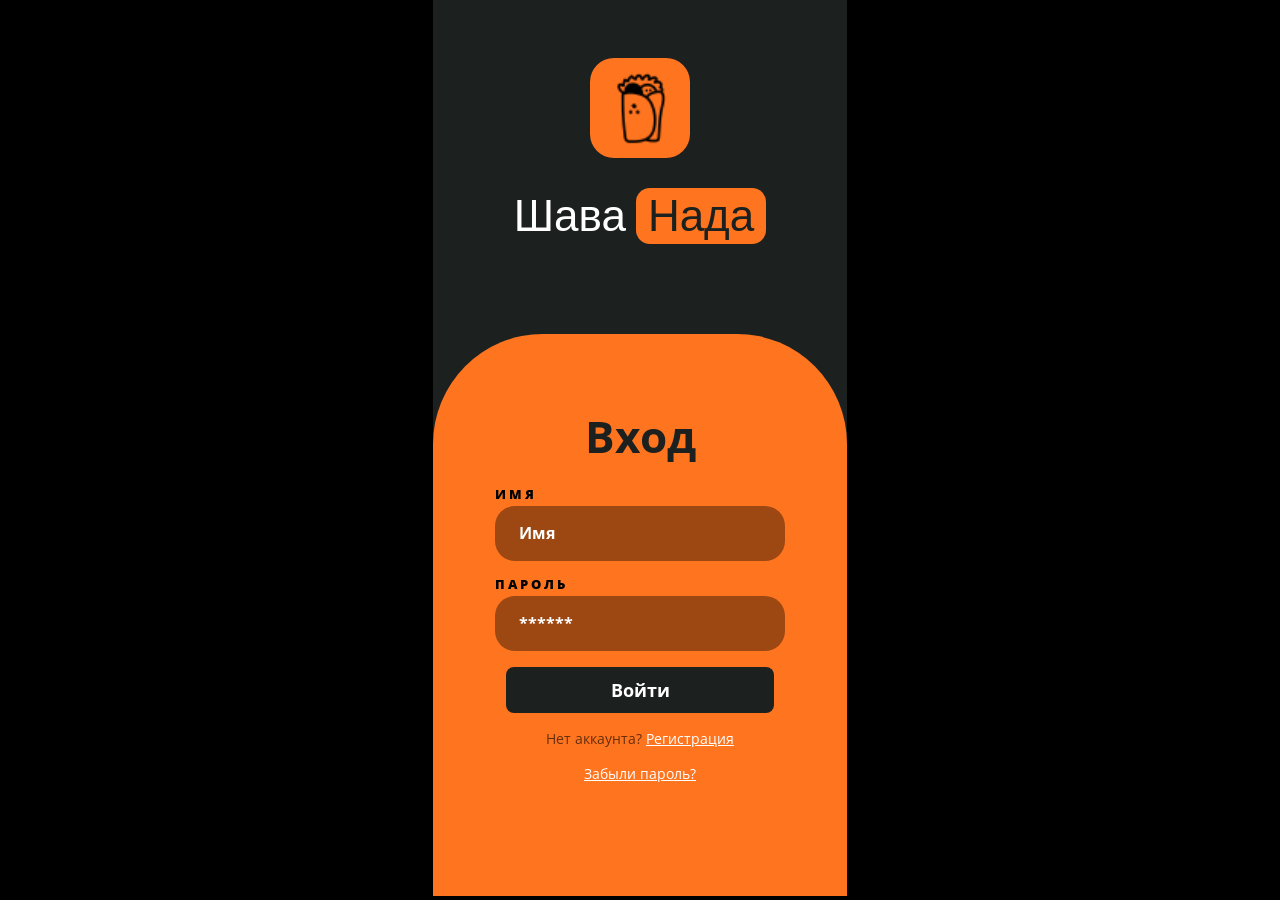
==== index.html @ c6126752 "Rename login.html to index.html" ====
<!DOCTYPE html>
<html lang="ru">
<head>
    <meta charset="UTF-8">
    <meta name="viewport" content="width=device-width, initial-scale=1.0, viewport-fit=cover">

    <title>Вход — ШаваНада</title>

    <link href="https://fonts.googleapis.com/css2?family=Open+Sans:ital,wght@0,400;0,700;0,800;1,400&display=swap" rel="stylesheet">
    <link rel="stylesheet" href="common.css">
    <link rel="stylesheet" href="auth.css">
</head>

<body>
    <div class="app app_dark">

        <div class="auth_logo">
            <img class="logo_icon" src="images/Wrap-1.svg" alt="">
            <span class="logo_text">Шава<i class="logo_mark">Нада</i></span>
        </div>

        <form class="auth_sheet" data-next="map.html">
            <h1>Вход</h1>

            <label>ИМЯ</label>
            <input type="text" placeholder="Имя" required>

            <label>ПАРОЛЬ</label>
            <input type="password" placeholder="******" required>

            <button class="auth_button">Войти</button>

            <p>Нет аккаунта? <a href="register.html">Регистрация</a></p>
            <p><a href="#">Забыли пароль?</a></p>
        </form>

    </div>

    <script src="auth.js"></script>
</body>
</html>
---- common.css ----
@font-face {
    font-family: "Gagalin-Regular";
    src: url("https://db.onlinewebfonts.com/t/240a7cb10b49b02c94ceddc459d385a9.woff2") format("woff2"),
         url("https://db.onlinewebfonts.com/t/240a7cb10b49b02c94ceddc459d385a9.woff") format("woff"),
         url("https://db.onlinewebfonts.com/t/240a7cb10b49b02c94ceddc459d385a9.ttf") format("truetype");
}

:root {
    --orange: #ff751f;
    --dark: #1c2120;
    --gray: #2e2e2e;
    --muted: #c2c7cb;
    --green: #00bf63;
    --lime: #bde54e;
    --blue: #5170ff;
}

* {
    box-sizing: border-box;
    margin: 0;
    padding: 0;
    -webkit-tap-highlight-color: transparent;
}

body {
    background: #000000;
    font-family: 'Open Sans', sans-serif;
    color: #ffffff;
}

button {
    font: inherit;
    color: inherit;
    cursor: pointer;
    border: 0;
    background: none;
}

a {
    color: inherit;
    text-decoration: none;
}

/* ---------- Экран приложения ---------- */
.app {
    position: relative;
    display: flex;
    flex-direction: column;
    width: 100%;
    max-width: 414px;
    height: 100dvh;
    max-height: 896px;
    margin: 0 auto;
    overflow: hidden;
    background: var(--gray);
    animation: fade 0.25s ease-out;
}

.app_dark {
    background: var(--dark);
}

.main {
    position: relative;
    flex: 1;
    overflow-y: auto;
}

@keyframes fade {
    from { opacity: 0; }
    to   { opacity: 1; }
}

@keyframes up {
    from {
        transform: translateY(60%);
        opacity: 0;
    }
}

/* ---------- Логотип ---------- */
.logo_icon {
    width: 66px;
    height: 66px;
    padding: 8px;
    border-radius: 16px;
    background: var(--orange);
}

.logo_text {
    display: inline-flex;
    align-items: center;
    font-family: "Gagalin-Regular", Impact, sans-serif;
    font-size: 22px;
    line-height: 1;
    white-space: nowrap;
}

.logo_mark {
    margin-left: 4px;
    padding: 8px 10px;
    border-radius: 10px;
    background: var(--orange);
    color: var(--dark);
    font-style: normal;
}

/* ---------- Шапка ---------- */
.header {
    display: flex;
    flex: none;
    align-items: center;
    justify-content: space-between;
    height: 90px;
    padding: 0 22px;
    background: var(--dark);
    border-bottom: 4px solid var(--orange);
}

.header .logo_text {
    position: absolute;
    left: 102px;
}

.city {
    display: flex;
    align-items: center;
    gap: 2px;
    font-size: 13px;
    font-weight: 700;
}

.city img {
    width: 22px;
    height: 22px;
}

.header_sub {
    padding: 0 28px;
}

.header_sub .logo_text {
    left: 50%;
    transform: translateX(-50%);
}

.back_button {
    width: 44px;
    height: 30px;
}

.back_button img {
    width: 100%;
    height: 100%;
    object-fit: contain;
}

.header_actions {
    display: flex;
    gap: 10px;
}

.header_round_button {
    display: grid;
    place-items: center;
    width: 28px;
    height: 28px;
    border-radius: 50%;
    background: #ffffff;
}

.header_round_button img {
    width: 18px;
    height: 18px;
}

/* ---------- Нижнее меню ---------- */
.tab_bar {
    display: flex;
    flex: none;
    align-items: center;
    justify-content: space-around;
    height: 94px;
    padding: 0 12px;
    background: var(--dark);
    border-top: 4px solid var(--orange);
}

.tab_link {
    display: grid;
    place-items: center;
    width: 70px;
    height: 70px;
    border-radius: 16px;
    transition: background 0.2s, transform 0.15s;
}

.tab_link img {
    width: 48px;
    height: 48px;
}

.tab_link:active {
    transform: scale(0.92);
}

.tab_link.is-active {
    background: var(--orange);
}

/* ---------- Отклик на нажатие ---------- */
.is-pop {
    animation: pop 0.35s ease;
}

@keyframes pop {
    40% { transform: scale(1.3); }
}

/* ---------- Строка с рейтингом заведения ---------- */
.place_meta {
    display: flex;
    align-items: center;
    gap: 5px;
    font-size: 11px;
    color: var(--muted);
    white-space: nowrap;
}

.rating_icon {
    width: 14px;
    height: 14px;
}

.meta_separator {
    width: 1px;
    height: 14px;
    background: var(--muted);
}

.text_lime {
    color: var(--lime);
}

.text_green {
    color: var(--green);
}

/* ---------- Фото и заголовок заведения (страницы place и review) ---------- */
.place_content {
    padding: 30px 30px 0;
}

.place_photo {
    display: block;
    width: 100%;
    height: 220px;
    border-radius: 14px;
    object-fit: cover;
}

.place_title {
    margin: 22px 0 14px;
    font-size: 20px;
    font-weight: 700;
    line-height: 1.3;
}

@media (prefers-reduced-motion: reduce) {
    * {
        animation: none !important;
        transition: none !important;
    }
}
---- auth.css ----
.auth_logo {
    display: flex;
    flex-direction: column;
    align-items: center;
    padding-top: 58px;
}

.auth_logo .logo_icon {
    width: 100px;
    height: 100px;
    padding: 12px;
    border-radius: 24px;
}

.auth_logo .logo_text {
    margin-top: 30px;
    font-size: 44px;
}

.auth_logo .logo_mark {
    margin-left: 10px;
    padding: 6px 12px;
    border-radius: 14px;
}

.auth_sheet {
    position: absolute;
    top: 334px;
    right: 0;
    bottom: 0;
    left: 0;
    display: flex;
    flex-direction: column;
    align-items: center;
    padding: 76px 62px 0;
    border-radius: 110px 110px 0 0;
    background: var(--orange);
    animation: up 0.6s cubic-bezier(0.2, 0.8, 0.2, 1);
}

.auth_sheet h1 {
    margin-bottom: 22px;
    font-size: 44px;
    line-height: 1.2;
    color: var(--dark);
}

.auth_sheet label {
    align-self: flex-start;
    margin-bottom: 3px;
    font-size: 13px;
    font-weight: 800;
    letter-spacing: 3px;
    color: #000000;
}

.auth_sheet input {
    width: 100%;
    height: 55px;
    margin-bottom: 14px;
    padding: 0 22px;
    border: 2px solid transparent;
    border-radius: 20px;
    outline: 0;
    background: #9d4813;
    color: #ffffff;
    font: 700 16px 'Open Sans';
    transition: border-color 0.2s, background 0.2s;
}

.auth_sheet input:focus {
    border-color: var(--dark);
    background: #a24d17;
}

.auth_sheet input::placeholder {
    color: #ffffff;
}

.auth_button {
    width: 268px;
    height: 46px;
    margin-top: 2px;
    border-radius: 8px;
    background: var(--dark);
    color: #ffffff;
    font-size: 18px;
    font-weight: 700;
    transition: transform 0.15s;
}

.auth_button:active {
    transform: scale(0.96);
}

.auth_sheet p {
    margin-top: 16px;
    font-size: 14px;
    color: #652e0c;
}

.auth_sheet p a {
    color: #ffffff;
    text-decoration: underline;
}
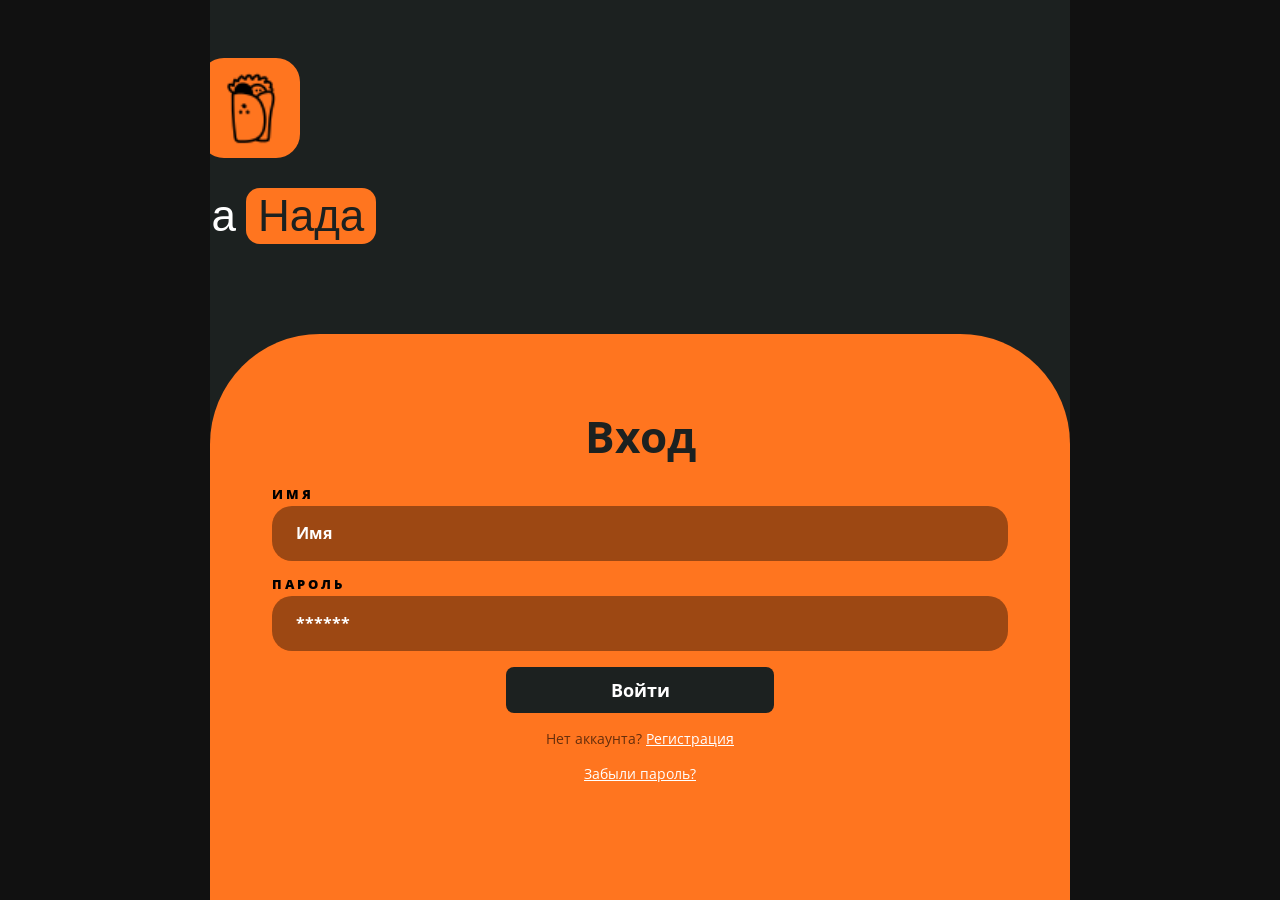
==== commit b3482367: "Update index.html" ====
--- a/index.html
+++ b/index.html
@@ -8,6 +8,7 @@
 
     <link href="https://fonts.googleapis.com/css2?family=Open+Sans:ital,wght@0,400;0,700;0,800;1,400&display=swap" rel="stylesheet">
     <link rel="stylesheet" href="common.css">
+    <link rel="stylesheet" href="responsive.css">
     <link rel="stylesheet" href="auth.css">
 </head>
 
--- a/responsive.css
+++ b/responsive.css
@@ -0,0 +1,290 @@
+.app {
+    max-width: 100%;
+    max-height: none;
+    height: 100dvh;
+}
+
+@media (min-width: 600px) {
+
+    body {
+        display: flex;
+        align-items: center;
+        justify-content: center;
+        min-height: 100dvh;
+        background: #111111;
+    }
+
+    .app {
+        max-width: 480px;
+        max-height: 900px;
+        border-radius: 28px;
+        box-shadow: 0 0 0 6px #1c2120, 0 20px 60px rgba(0,0,0,0.8);
+        overflow: hidden;
+    }
+
+    .search_item h3,
+    .review_author,
+    .review_text,
+    .place_title,
+    .owner_name {
+        font-size: 18px;
+    }
+
+    .tab_bar {
+        height: 80px;
+        padding-bottom: env(safe-area-inset-bottom, 0px);
+    }
+}
+
+@media (min-width: 1024px) {
+
+    body {
+        display: grid;
+        grid-template-columns: 1fr minmax(0, 860px) 1fr;
+        grid-template-rows: 1fr;
+        align-items: stretch;
+        min-height: 100dvh;
+        background: #111111;
+        padding: 0;
+    }
+
+    .app {
+        grid-column: 2;
+        max-width: 860px;
+        max-height: none;
+        height: 100dvh;
+        border-radius: 0;
+        box-shadow: none;
+        display: grid;
+        grid-template-rows: auto 1fr auto;
+        overflow: hidden;
+    }
+
+    .header {
+        height: 72px;
+        padding: 0 36px;
+    }
+
+    .header .logo_text {
+        font-size: 26px;
+    }
+
+    .logo_icon {
+        width: 48px;
+        height: 48px;
+    }
+
+    .tab_bar {
+        grid-row: 1 / 4;
+        grid-column: 1;
+
+        flex-direction: column;
+        justify-content: flex-start;
+        align-items: center;
+        gap: 8px;
+
+        width: 80px;
+        height: 100%;
+        padding: 100px 0 24px;
+
+        border-top: none;
+        border-right: 4px solid var(--orange);
+        border-bottom: none;
+    }
+
+
+    .app {
+        flex-direction: row;
+        flex-wrap: nowrap;
+        align-items: stretch;
+    }
+
+ 
+    .app {
+        display: grid;
+        grid-template-columns: 80px 1fr;
+        grid-template-rows: auto 1fr;
+    }
+
+    .header {
+        grid-column: 2;
+        grid-row: 1;
+    }
+
+    .main {
+        grid-column: 2;
+        grid-row: 2;
+    }
+
+    .tab_bar {
+        grid-column: 1;
+        grid-row: 1 / 3;
+    }
+
+
+    .search_item {
+        display: grid;
+        grid-template-columns: 200px 1fr;
+        grid-template-rows: auto auto;
+        column-gap: 20px;
+        padding: 20px 28px;
+    }
+
+    .search_photo {
+        grid-row: 1 / 3;
+        width: 200px;
+        height: 160px;
+        border-radius: 14px;
+    }
+
+    .search_item h3 {
+        align-self: end;
+        font-size: 20px;
+    }
+
+    .search_item .place_meta {
+        align-self: start;
+        padding-top: 6px;
+    }
+
+    .search_bar {
+        margin: 24px 28px;
+        height: 52px;
+        font-size: 18px;
+    }
+
+
+    .place_content {
+        padding: 32px 40px 0;
+    }
+
+    .place_photo {
+        height: 280px;
+        border-radius: 18px;
+    }
+
+    .place_title {
+        font-size: 24px;
+    }
+
+    .owner_row {
+        padding: 18px 40px;
+    }
+
+    .review_block {
+        padding: 18px 40px;
+    }
+
+    .review_text {
+        font-size: 18px;
+    }
+
+    .profile_head {
+        padding: 24px 20px;
+        gap: 24px;
+    }
+
+    .profile_avatar {
+        width: 140px;
+        height: 140px;
+    }
+
+    .profile_name {
+        font-size: 28px;
+    }
+
+    .profile_field {
+        padding: 0 40px;
+        margin-bottom: 16px;
+    }
+
+    .auth_sheet {
+        top: 300px;
+        padding: 60px 80px 0;
+        border-radius: 80px 80px 0 0;
+    }
+
+    .auth_sheet h1 {
+        font-size: 40px;
+    }
+
+    .review_textarea {
+        width: calc(100% - 60px);
+        margin: 30px 30px 0;
+        height: 160px;
+        font-size: 18px;
+    }
+
+    .send_button {
+        padding: 10px 24px;
+        font-size: 20px;
+    }
+
+    .locate_button {
+        right: 24px;
+        bottom: 80px;
+    }
+
+    .place_card {
+        left: 20px;
+        right: 20px;
+        bottom: 24px;
+    }
+}
+
+@media (max-width: 599px) {
+
+    .app {
+        border-radius: 0;
+        box-shadow: none;
+    }
+
+    .search_photo {
+        width: 42%;
+        height: 120px;
+    }
+
+    .search_item h3 {
+        font-size: 17px;
+    }
+
+   
+    .header {
+        height: 72px;
+        padding: 0 16px;
+    }
+
+    .tab_bar {
+        padding-bottom: env(safe-area-inset-bottom, 0px);
+    }
+
+    .profile_avatar {
+        width: 108px;
+        height: 108px;
+    }
+
+    .profile_name {
+        font-size: 24px;
+    }
+
+
+    .status_item {
+        padding: 0 18px;
+        font-size: 11px;
+    }
+}
+
+a:focus-visible,
+button:focus-visible,
+input:focus-visible,
+textarea:focus-visible {
+    outline: 3px solid var(--orange);
+    outline-offset: 2px;
+}
+
+@media (prefers-reduced-motion: reduce) {
+    * {
+        animation: none !important;
+        transition: none !important;
+    }
+}
